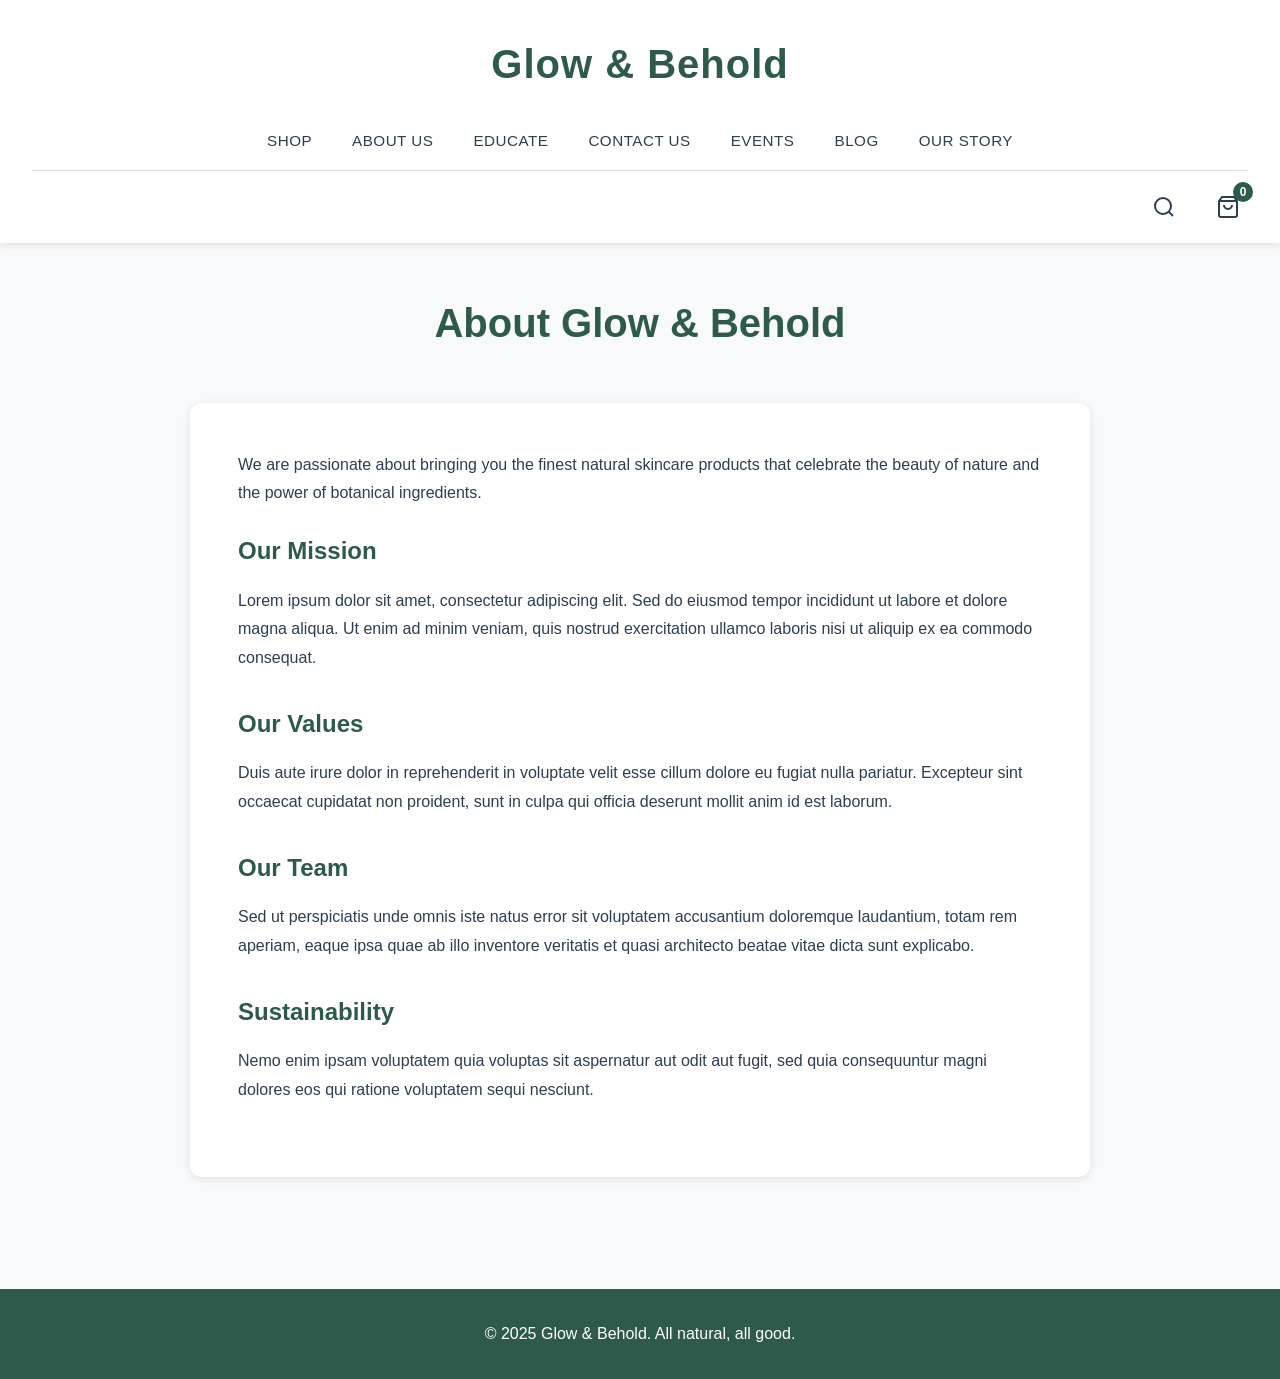
==== about/about.html @ 43c9ac5b "Initial commit Basic template, mostly Claude Sonnet 4.5" ====
<!DOCTYPE html>
<html lang="en">
<head>
    <meta charset="UTF-8">
    <meta name="viewport" content="width=device-width, initial-scale=1.0">
    <title>About Us - Glow & Behold</title>
    <link rel="stylesheet" href="../styles.css">
</head>
<body>
    <header class="header">
        <div class="header-container">
            <button class="mobile-menu-toggle" aria-label="Toggle menu">
                <span></span>
                <span></span>
                <span></span>
            </button>

            <div class="brand-container">
                <h1 class="brand-name"><a href="../index.html">Glow & Behold</a></h1>
            </div>

            <nav class="main-nav">
                <ul class="nav-list">
                    <li><a href="../shop/shop.html">Shop</a></li>
                    <li><a href="about.html">About Us</a></li>
                    <li><a href="../educate/educate.html">Educate</a></li>
                    <li><a href="../contact/contact.html">Contact Us</a></li>
                    <li><a href="../events/events.html">Events</a></li>
                    <li><a href="../blog/blog.html">Blog</a></li>
                    <li><a href="../story/story.html">Our Story</a></li>
                </ul>
            </nav>

            <div class="header-actions">
                <button class="icon-btn search-btn" aria-label="Search products">
                    <svg width="24" height="24" viewBox="0 0 24 24" fill="none" stroke="currentColor" stroke-width="2">
                        <circle cx="11" cy="11" r="8"></circle>
                        <path d="m21 21-4.35-4.35"></path>
                    </svg>
                </button>
                <button class="icon-btn cart-btn" aria-label="Shopping cart">
                    <svg width="24" height="24" viewBox="0 0 24 24" fill="none" stroke="currentColor" stroke-width="2">
                        <path d="M6 2L3 6v14a2 2 0 0 0 2 2h14a2 2 0 0 0 2-2V6l-3-4z"></path>
                        <line x1="3" y1="6" x2="21" y2="6"></line>
                        <path d="M16 10a4 4 0 0 1-8 0"></path>
                    </svg>
                    <span class="cart-count">0</span>
                </button>
            </div>
        </div>
    </header>

    <main>
        <section class="page-content">
            <h2 class="section-title">About Glow & Behold</h2>
            <div class="content-wrapper">
                <p>We are passionate about bringing you the finest natural skincare products that celebrate the beauty of nature and the power of botanical ingredients.</p>
                
                <h3>Our Mission</h3>
                <p>Lorem ipsum dolor sit amet, consectetur adipiscing elit. Sed do eiusmod tempor incididunt ut labore et dolore magna aliqua. Ut enim ad minim veniam, quis nostrud exercitation ullamco laboris nisi ut aliquip ex ea commodo consequat.</p>
                
                <h3>Our Values</h3>
                <p>Duis aute irure dolor in reprehenderit in voluptate velit esse cillum dolore eu fugiat nulla pariatur. Excepteur sint occaecat cupidatat non proident, sunt in culpa qui officia deserunt mollit anim id est laborum.</p>
                
                <h3>Our Team</h3>
                <p>Sed ut perspiciatis unde omnis iste natus error sit voluptatem accusantium doloremque laudantium, totam rem aperiam, eaque ipsa quae ab illo inventore veritatis et quasi architecto beatae vitae dicta sunt explicabo.</p>
                
                <h3>Sustainability</h3>
                <p>Nemo enim ipsam voluptatem quia voluptas sit aspernatur aut odit aut fugit, sed quia consequuntur magni dolores eos qui ratione voluptatem sequi nesciunt.</p>
            </div>
        </section>
    </main>

    <footer class="footer">
        <p>&copy; 2025 Glow & Behold. All natural, all good.</p>
    </footer>

    <script src="../script.js"></script>
</body>
</html>
---- styles.css ----
:root {
    --primary-color: #2d5a4a;
    --secondary-color: #7fa593;
    --accent-color: #c9a67b;
    --text-dark: #2c3e50;
    --text-light: #ffffff;
    --bg-light: #f8f9fa;
    --bg-white: #ffffff;
    --border-color: #e0e0e0;
    --shadow: 0 2px 8px rgba(0, 0, 0, 0.1);
    --shadow-hover: 0 4px 16px rgba(0, 0, 0, 0.15);
    --transition: all 0.3s ease;
}

* {
    margin: 0;
    padding: 0;
    box-sizing: border-box;
}

body {
    font-family: -apple-system, BlinkMacSystemFont, 'Segoe UI', Roboto, 'Helvetica Neue', Arial, sans-serif;
    color: var(--text-dark);
    line-height: 1.6;
    background-color: var(--bg-light);
}

button {
    cursor: pointer;
    border: none;
    background: none;
    font-family: inherit;
}

a {
    text-decoration: none;
    color: inherit;
}

ul {
    list-style: none;
}

.header {
    background-color: var(--bg-white);
    box-shadow: var(--shadow);
    position: sticky;
    top: 0;
    z-index: 1000;
}

.header-container {
    max-width: 1400px;
    margin: 0 auto;
    padding: 1rem 2rem;
}

.brand-container {
    text-align: center;
    padding: 1rem 0;
}

.brand-name {
    font-size: 2.5rem;
    font-weight: 700;
    color: var(--primary-color);
    letter-spacing: 1px;
}

.main-nav {
    margin-top: 1rem;
}

.nav-list {
    display: flex;
    justify-content: center;
    align-items: center;
    gap: 2.5rem;
    flex-wrap: wrap;
}

.nav-list a {
    font-size: 0.95rem;
    font-weight: 500;
    text-transform: uppercase;
    letter-spacing: 0.5px;
    color: var(--text-dark);
    transition: var(--transition);
    padding: 0.5rem 0;
    border-bottom: 2px solid transparent;
}

.nav-list a:hover {
    color: var(--primary-color);
    border-bottom-color: var(--primary-color);
}

.header-actions {
    display: flex;
    justify-content: flex-end;
    gap: 1.5rem;
    margin-top: 1rem;
    padding-top: 1rem;
    border-top: 1px solid var(--border-color);
}

.icon-btn {
    display: flex;
    align-items: center;
    justify-content: center;
    width: 40px;
    height: 40px;
    border-radius: 50%;
    color: var(--text-dark);
    transition: var(--transition);
    position: relative;
}

.icon-btn:hover {
    background-color: var(--bg-light);
    color: var(--primary-color);
}

.cart-count {
    position: absolute;
    top: -5px;
    right: -5px;
    background-color: var(--primary-color);
    color: var(--text-light);
    font-size: 0.75rem;
    font-weight: 600;
    width: 20px;
    height: 20px;
    border-radius: 50%;
    display: flex;
    align-items: center;
    justify-content: center;
}

.mobile-menu-toggle {
    display: none;
    flex-direction: column;
    gap: 5px;
    padding: 10px;
    position: absolute;
    left: 1rem;
    top: 1rem;
}

.mobile-menu-toggle span {
    width: 25px;
    height: 3px;
    background-color: var(--text-dark);
    transition: var(--transition);
}

main {
    max-width: 1400px;
    margin: 0 auto;
    padding: 3rem 2rem;
}

.section-title {
    text-align: center;
    font-size: 2.5rem;
    color: var(--primary-color);
    margin-bottom: 3rem;
    font-weight: 600;
}

.carousel-section {
    margin-bottom: 4rem;
}

.carousel-container {
    position: relative;
    padding: 0 60px;
}

.carousel-track-wrapper {
    overflow: hidden;
}

.carousel-track {
    display: flex;
    gap: 2rem;
    transition: transform 0.5s ease;
}

.carousel-btn {
    position: absolute;
    top: 50%;
    transform: translateY(-50%);
    width: 50px;
    height: 50px;
    border-radius: 50%;
    background-color: var(--bg-white);
    color: var(--primary-color);
    box-shadow: var(--shadow);
    display: flex;
    align-items: center;
    justify-content: center;
    transition: var(--transition);
    z-index: 10;
}

.carousel-btn:hover {
    background-color: var(--primary-color);
    color: var(--text-light);
    box-shadow: var(--shadow-hover);
}

.carousel-btn-prev {
    left: 0;
}

.carousel-btn-next {
    right: 0;
}

.product-card {
    flex: 0 0 calc(33.333% - 1.35rem);
    min-width: 280px;
    background-color: var(--bg-white);
    border-radius: 12px;
    overflow: hidden;
    box-shadow: var(--shadow);
    transition: var(--transition);
}

.product-card:hover {
    box-shadow: var(--shadow-hover);
    transform: translateY(-5px);
}

.product-image {
    width: 100%;
    height: 300px;
    background-color: var(--bg-light);
    display: flex;
    align-items: center;
    justify-content: center;
}

.placeholder-image {
    color: var(--secondary-color);
    font-size: 1.1rem;
    font-weight: 500;
}

.product-info {
    padding: 1.5rem;
}

.product-name {
    font-size: 1.3rem;
    font-weight: 600;
    color: var(--text-dark);
    margin-bottom: 0.5rem;
}

.product-description {
    font-size: 0.95rem;
    color: #666;
    margin-bottom: 1rem;
    line-height: 1.5;
}

.product-price {
    font-size: 1.5rem;
    font-weight: 700;
    color: var(--primary-color);
    margin-bottom: 1.5rem;
}

.product-actions {
    display: flex;
    gap: 0.75rem;
}

.btn {
    padding: 0.75rem 1.5rem;
    border-radius: 8px;
    font-size: 0.95rem;
    font-weight: 600;
    text-transform: uppercase;
    letter-spacing: 0.5px;
    transition: var(--transition);
}

.btn-primary {
    background-color: var(--primary-color);
    color: var(--text-light);
    flex: 1;
}

.btn-primary:hover {
    background-color: #234839;
}

.btn-secondary {
    background-color: transparent;
    color: var(--primary-color);
    border: 2px solid var(--primary-color);
    flex: 1;
}

.btn-secondary:hover {
    background-color: var(--primary-color);
    color: var(--text-light);
}

.btn-cta {
    background-color: var(--accent-color);
    color: var(--text-light);
    padding: 1.25rem 3rem;
    font-size: 1.1rem;
}

.btn-cta:hover {
    background-color: #b88f63;
    transform: scale(1.05);
}

.promo-banner {
    background: linear-gradient(135deg, var(--primary-color), var(--secondary-color));
    padding: 4rem 2rem;
    text-align: center;
    margin-bottom: 2rem;
    border-radius: 12px;
}

.promo-text {
    font-size: 2rem;
    font-weight: 600;
    color: var(--text-light);
    font-style: italic;
    max-width: 800px;
    margin: 0 auto;
}

.cta-banner {
    background-color: var(--bg-white);
    padding: 4rem 2rem;
    text-align: center;
    border-radius: 12px;
    box-shadow: var(--shadow);
}

.footer {
    background-color: var(--primary-color);
    color: var(--text-light);
    text-align: center;
    padding: 2rem;
    margin-top: 4rem;
}

.page-content {
    max-width: 900px;
    margin: 0 auto;
}

.content-wrapper {
    background-color: var(--bg-white);
    padding: 3rem;
    border-radius: 12px;
    box-shadow: var(--shadow);
}

.content-wrapper h3 {
    color: var(--primary-color);
    font-size: 1.5rem;
    margin-top: 2rem;
    margin-bottom: 1rem;
}

.content-wrapper h3:first-of-type {
    margin-top: 0;
}

.content-wrapper p {
    line-height: 1.8;
    color: var(--text-dark);
    margin-bottom: 1.5rem;
}

@media (max-width: 1024px) {
    .product-card {
        flex: 0 0 calc(50% - 1rem);
    }
}

@media (max-width: 768px) {
    .header-container {
        padding: 1rem;
        position: relative;
    }

    .brand-name {
        font-size: 1.8rem;
    }

    .mobile-menu-toggle {
        display: flex;
    }

    .main-nav {
        position: absolute;
        top: 100%;
        left: 0;
        right: 0;
        background-color: var(--bg-white);
        box-shadow: var(--shadow);
        max-height: 0;
        overflow: hidden;
        transition: var(--transition);
    }

    .main-nav.active {
        max-height: 500px;
        padding: 1rem 0;
    }

    .nav-list {
        flex-direction: column;
        gap: 0;
    }

    .nav-list li {
        width: 100%;
        text-align: center;
        border-bottom: 1px solid var(--border-color);
    }

    .nav-list a {
        display: block;
        padding: 1rem;
        border-bottom: none;
    }

    .header-actions {
        justify-content: center;
        border-top: none;
        margin-top: 0.5rem;
        padding-top: 0;
    }

    .carousel-container {
        padding: 0 50px;
    }

    .carousel-btn {
        width: 40px;
        height: 40px;
    }

    .product-card {
        flex: 0 0 100%;
        max-width: 400px;
    }

    .carousel-track {
        justify-content: center;
    }

    .section-title {
        font-size: 2rem;
    }

    .promo-text {
        font-size: 1.5rem;
    }

    main {
        padding: 2rem 1rem;
    }
}

@media (max-width: 480px) {
    .brand-name {
        font-size: 1.5rem;
    }

    .carousel-container {
        padding: 0 40px;
    }

    .carousel-btn {
        width: 35px;
        height: 35px;
    }

    .product-actions {
        flex-direction: column;
    }

    .btn {
        padding: 0.65rem 1rem;
        font-size: 0.85rem;
    }

    .btn-cta {
        padding: 1rem 2rem;
        font-size: 1rem;
    }

    .promo-text {
        font-size: 1.2rem;
    }

    .section-title {
        font-size: 1.6rem;
        margin-bottom: 2rem;
    }
}
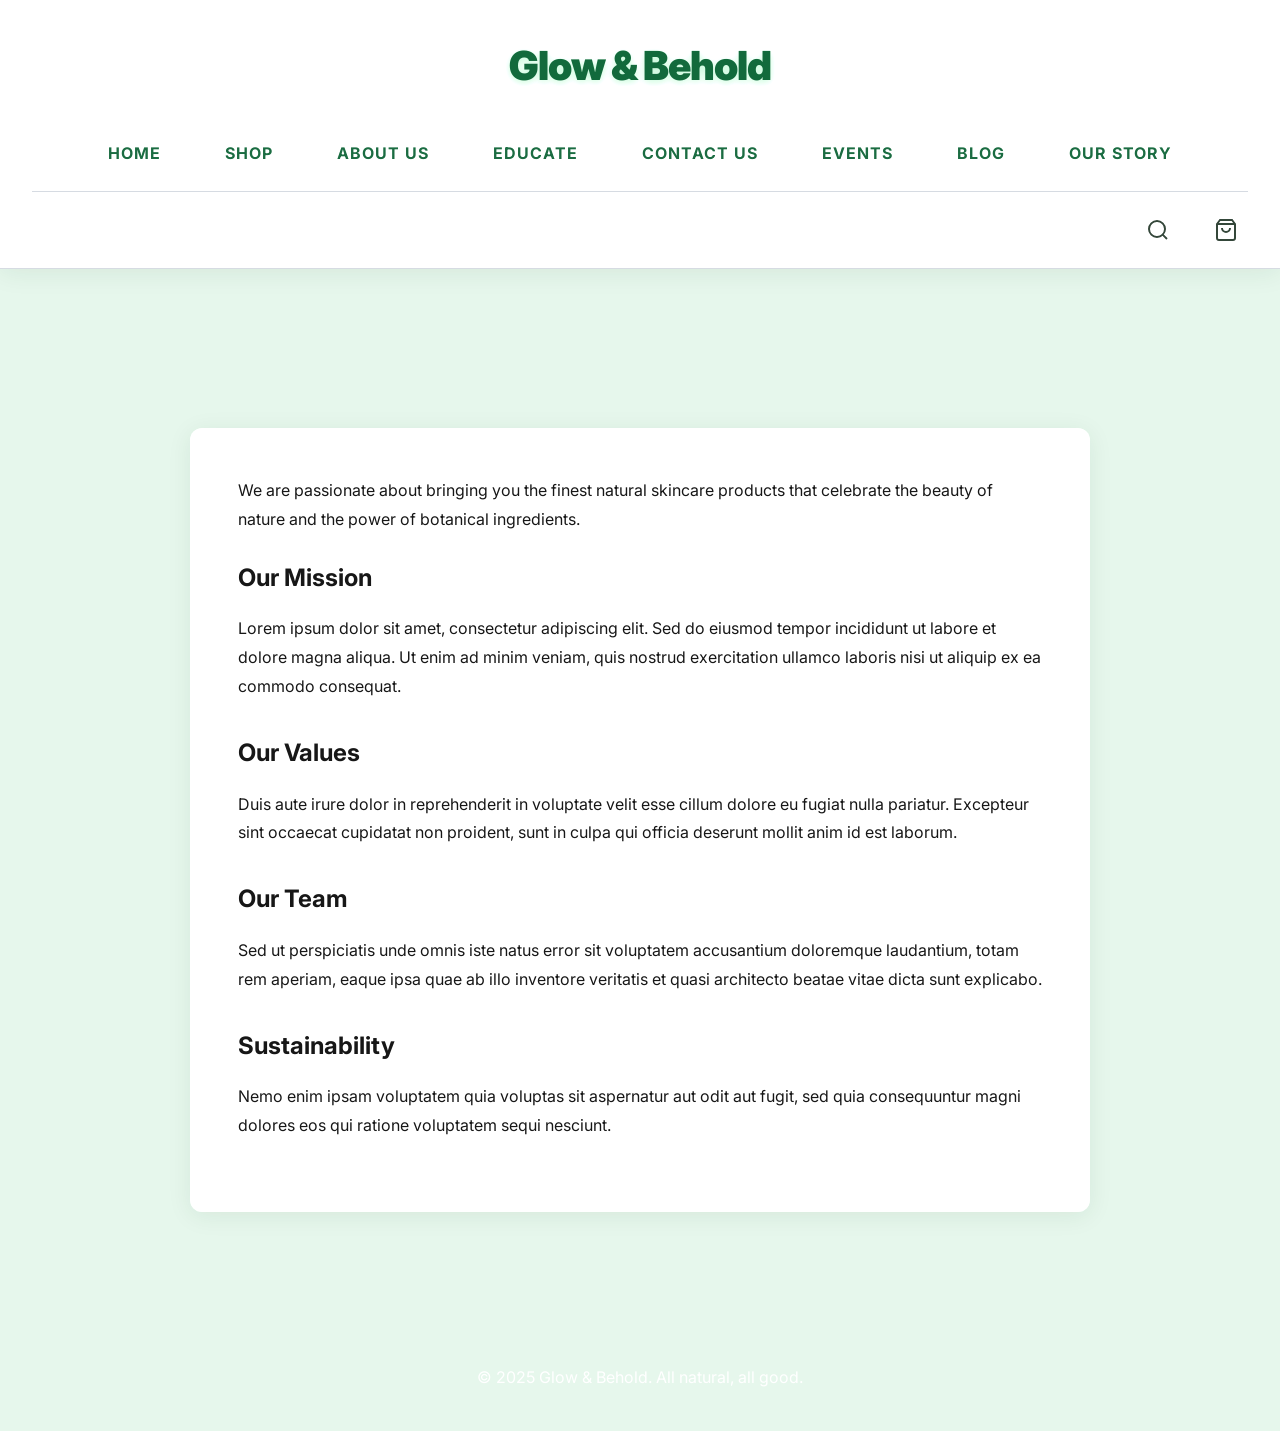
==== commit 6eb763e0: "Mass style update Getting there" ====
--- a/about/about.html
+++ b/about/about.html
@@ -21,6 +21,7 @@
 
             <nav class="main-nav">
                 <ul class="nav-list">
+                                        <li><a href="../index.html">Home</a></li>
                     <li><a href="../shop/shop.html">Shop</a></li>
                     <li><a href="about.html">About Us</a></li>
                     <li><a href="../educate/educate.html">Educate</a></li>
--- a/styles.css
+++ b/styles.css
@@ -1,15 +1,19 @@
+@import url('https://fonts.googleapis.com/css2?family=Inter:wght@400;500;600;700;800&display=swap');
+
 :root {
-    --primary-color: #2d5a4a;
-    --secondary-color: #7fa593;
-    --accent-color: #c9a67b;
-    --text-dark: #2c3e50;
+    --green-1: #1a3d2c; /* deep forest */
+    --green-2: #256d47; /* rich green */
+    --green-3: #4ca16a; /* medium green */
+    --green-4: #b6e2c7; /* pale mint */
+    --white: #ffffff;
+    --grey: #e5e7eb;
+    --text-dark: #1a1a1a;
+    --text-medium: #3a4a3f;
     --text-light: #ffffff;
-    --bg-light: #f8f9fa;
-    --bg-white: #ffffff;
-    --border-color: #e0e0e0;
-    --shadow: 0 2px 8px rgba(0, 0, 0, 0.1);
-    --shadow-hover: 0 4px 16px rgba(0, 0, 0, 0.15);
-    --transition: all 0.3s ease;
+    --border-color: #d1d5db;
+    --shadow: 0 4px 24px rgba(26, 61, 44, 0.08);
+    --transition: all 0.3s cubic-bezier(0.4, 0, 0.2, 1);
+    --transition-fast: all 0.15s cubic-bezier(0.4, 0, 0.2, 1);
 }
 
 * {
@@ -19,10 +23,14 @@
 }
 
 body {
-    font-family: -apple-system, BlinkMacSystemFont, 'Segoe UI', Roboto, 'Helvetica Neue', Arial, sans-serif;
+    font-family: 'Inter', -apple-system, BlinkMacSystemFont, 'Segoe UI', Roboto, 'Helvetica Neue', Arial, sans-serif;
     color: var(--text-dark);
-    line-height: 1.6;
-    background-color: var(--bg-light);
+    line-height: 1.7;
+    background: #e6f7ec; /* pastel green block */
+    background-attachment: fixed;
+    -webkit-font-smoothing: antialiased;
+    -moz-osx-font-smoothing: grayscale;
+    filter: contrast(1.03) saturate(1.05);
 }
 
 button {
@@ -42,11 +50,14 @@
 }
 
 .header {
-    background-color: var(--bg-white);
+    background: var(--white);
     box-shadow: var(--shadow);
+    border-bottom: 1px solid var(--border-color);
     position: sticky;
     top: 0;
     z-index: 1000;
+    transition: var(--transition);
+    filter: blur(0.5px) contrast(1.04);
 }
 
 .header-container {
@@ -62,9 +73,12 @@
 
 .brand-name {
     font-size: 2.5rem;
-    font-weight: 700;
-    color: var(--primary-color);
-    letter-spacing: 1px;
+    font-weight: 900;
+    color: var(--green-2);
+    letter-spacing: -1px;
+    text-shadow: 0 2px 8px var(--green-4);
+    transition: var(--transition);
+    filter: blur(0.2px) contrast(1.1);
 }
 
 .main-nav {
@@ -80,19 +94,44 @@
 }
 
 .nav-list a {
-    font-size: 0.95rem;
-    font-weight: 500;
+    font-size: 1rem;
+    font-weight: 700;
     text-transform: uppercase;
-    letter-spacing: 0.5px;
-    color: var(--text-dark);
-    transition: var(--transition);
-    padding: 0.5rem 0;
-    border-bottom: 2px solid transparent;
+    letter-spacing: 1px;
+    color: var(--green-2);
+    transition: var(--transition);
+    background: none;
+    box-shadow: none;
+    border-radius: 0;
+    padding: 0.5rem 0.75rem;
+    position: relative;
+    overflow: visible;
+    filter: none;
+    display: inline-block;
+}
+
+.nav-list a::before {
+    content: '';
+    position: absolute;
+    bottom: 0;
+    left: 50%;
+    width: 0;
+    height: 2px;
+    background: var(--primary-color);
+    transform: translateX(-50%);
+    transition: var(--transition);
 }
 
 .nav-list a:hover {
-    color: var(--primary-color);
-    border-bottom-color: var(--primary-color);
+    color: var(--green-2);
+    background: none;
+    box-shadow: none;
+    transform: scale(1.10);
+    transition: var(--transition);
+}
+
+.nav-list a:hover::before {
+    width: 80%;
 }
 
 .header-actions {
@@ -108,17 +147,20 @@
     display: flex;
     align-items: center;
     justify-content: center;
-    width: 40px;
-    height: 40px;
-    border-radius: 50%;
-    color: var(--text-dark);
-    transition: var(--transition);
-    position: relative;
+    width: 44px;
+    height: 44px;
+    border-radius: 12px;
+    color: var(--text-medium);
+    transition: var(--transition);
+    position: relative;
+    background: transparent;
 }
 
 .icon-btn:hover {
-    background-color: var(--bg-light);
+    background: linear-gradient(135deg, rgba(26, 95, 79, 0.1) 0%, rgba(140, 185, 167, 0.1) 100%);
     color: var(--primary-color);
+    transform: translateY(-2px);
+    box-shadow: var(--shadow-sm);
 }
 
 .cart-count {
@@ -154,27 +196,136 @@
     transition: var(--transition);
 }
 
+
 main {
-    max-width: 1400px;
+    width: 100vw;
+    max-width: 100vw;
+    margin: 0;
+    padding: 0 0 3rem 0;
+    box-sizing: border-box;
+}
+
+.hero-section {
+    background: linear-gradient(135deg, rgba(26, 95, 79, 0.95) 0%, rgba(140, 185, 167, 0.95) 100%),
+                url('data:image/svg+xml,<svg xmlns="http://www.w3.org/2000/svg" viewBox="0 0 1440 320"><path fill="rgba(255,255,255,0.1)" d="M0,96L48,112C96,128,192,160,288,186.7C384,213,480,235,576,213.3C672,192,768,128,864,128C960,128,1056,192,1152,197.3C1248,203,1344,149,1392,122.7L1440,96L1440,320L1392,320C1344,320,1248,320,1152,320C1056,320,960,320,864,320C768,320,672,320,576,320C480,320,384,320,288,320C192,320,96,320,48,320L0,320Z"></path></svg>');
+    background-size: cover;
+    background-position: center;
+    border-radius: 32px;
+    padding: 8rem 2rem;
+    text-align: center;
+    margin: 3rem 0 4rem;
+    position: relative;
+    overflow: hidden;
+    box-shadow: var(--shadow-lg);
+}
+
+.hero-section::before {
+    content: '';
+    position: absolute;
+    top: 0;
+    left: 0;
+    right: 0;
+    bottom: 0;
+    background: radial-gradient(circle at 30% 50%, rgba(212, 165, 116, 0.2) 0%, transparent 50%);
+    pointer-events: none;
+}
+
+.hero-content {
+    position: relative;
+    z-index: 1;
+    max-width: 800px;
     margin: 0 auto;
-    padding: 3rem 2rem;
+}
+
+.hero-title {
+    font-size: 3.5rem;
+    font-weight: 800;
+    color: var(--text-light);
+    margin-bottom: 1.5rem;
+    letter-spacing: -1.5px;
+    line-height: 1.2;
+    text-shadow: 0 4px 12px rgba(0, 0, 0, 0.2);
+    animation: fadeInUp 0.8s ease-out;
+}
+
+.hero-subtitle {
+    font-size: 1.35rem;
+    color: rgba(255, 255, 255, 0.95);
+    margin-bottom: 2.5rem;
+    line-height: 1.6;
+    font-weight: 400;
+    text-shadow: 0 2px 8px rgba(0, 0, 0, 0.15);
+    animation: fadeInUp 0.8s ease-out 0.2s backwards;
+}
+
+.btn-hero {
+    background: rgba(255, 255, 255, 0.95);
+    color: var(--primary-color);
+    padding: 1.25rem 3rem;
+    font-size: 1rem;
+    font-weight: 700;
+    border-radius: 14px;
+    box-shadow: 0 8px 24px rgba(0, 0, 0, 0.2);
+    transition: var(--transition);
+    animation: fadeInUp 0.8s ease-out 0.4s backwards;
+}
+
+.btn-hero:hover {
+    background: white;
+    transform: translateY(-4px) scale(1.05);
+    box-shadow: 0 12px 32px rgba(0, 0, 0, 0.3);
+}
+
+@keyframes fadeInUp {
+    from {
+        opacity: 0;
+        transform: translateY(30px);
+    }
+    to {
+        opacity: 1;
+        transform: translateY(0);
+    }
 }
 
 .section-title {
     text-align: center;
-    font-size: 2.5rem;
-    color: var(--primary-color);
-    margin-bottom: 3rem;
-    font-weight: 600;
-}
+    font-size: 2.75rem;
+    font-weight: 800;
+    background: linear-gradient(135deg, var(--primary-color) 0%, var(--secondary-color) 100%);
+    -webkit-background-clip: text;
+    -webkit-text-fill-color: transparent;
+    background-clip: text;
+    margin-bottom: 3.5rem;
+    letter-spacing: -1px;
+    position: relative;
+}
+
+.section-title::after {
+    content: '';
+    display: block;
+    width: 80px;
+    height: 4px;
+    background: linear-gradient(90deg, var(--primary-color), var(--accent-color));
+    margin: 1.5rem auto 0;
+    border-radius: 2px;
+}
+
 
 .carousel-section {
     margin-bottom: 4rem;
-}
+    width: 100vw;
+    max-width: 100vw;
+    box-sizing: border-box;
+    filter: blur(0.1px) contrast(1.04);
+}
+
 
 .carousel-container {
     position: relative;
     padding: 0 60px;
+    width: 100vw;
+    max-width: 100vw;
+    box-sizing: border-box;
 }
 
 .carousel-track-wrapper {
@@ -191,10 +342,11 @@
     position: absolute;
     top: 50%;
     transform: translateY(-50%);
-    width: 50px;
-    height: 50px;
+    width: 56px;
+    height: 56px;
     border-radius: 50%;
-    background-color: var(--bg-white);
+    background: rgba(255, 255, 255, 0.95);
+    backdrop-filter: blur(10px);
     color: var(--primary-color);
     box-shadow: var(--shadow);
     display: flex;
@@ -202,12 +354,15 @@
     justify-content: center;
     transition: var(--transition);
     z-index: 10;
+    border: 2px solid rgba(255, 255, 255, 0.5);
 }
 
 .carousel-btn:hover {
-    background-color: var(--primary-color);
+    background: var(--primary-color);
     color: var(--text-light);
-    box-shadow: var(--shadow-hover);
+    box-shadow: var(--shadow-md);
+    transform: translateY(-50%) scale(1.1);
+    border-color: var(--primary-color);
 }
 
 .carousel-btn-prev {
@@ -220,26 +375,71 @@
 
 .product-card {
     flex: 0 0 calc(33.333% - 1.35rem);
-    min-width: 280px;
-    background-color: var(--bg-white);
-    border-radius: 12px;
+    min-width: 240px;
+    background: var(--white);
+    border-radius: 18px;
     overflow: hidden;
-    box-shadow: var(--shadow);
-    transition: var(--transition);
+    box-shadow: 0 4px 24px var(--green-4);
+    transition: var(--transition);
+    border: 1.5px solid var(--green-3);
+    position: relative;
+    filter: blur(0.2px) contrast(1.04);
+}
+
+.product-card::before {
+    content: '';
+    position: absolute;
+    top: 0;
+    left: 0;
+    right: 0;
+    bottom: 0;
+    background: linear-gradient(135deg, rgba(26, 95, 79, 0.03) 0%, rgba(140, 185, 167, 0.03) 100%);
+    opacity: 0;
+    transition: var(--transition);
+    pointer-events: none;
 }
 
 .product-card:hover {
-    box-shadow: var(--shadow-hover);
-    transform: translateY(-5px);
+    box-shadow: var(--shadow-lg);
+    transform: translateY(-8px);
+    border-color: rgba(26, 95, 79, 0.2);
+}
+
+.product-card:hover::before {
+    opacity: 1;
 }
 
 .product-image {
     width: 100%;
-    height: 300px;
-    background-color: var(--bg-light);
+    height: 240px;
+    background: #e6f7ec; /* pastel green block */
     display: flex;
     align-items: center;
     justify-content: center;
+    position: relative;
+    overflow: hidden;
+    filter: blur(0.2px) contrast(1.04);
+}
+
+.product-image::after {
+    content: '';
+    position: absolute;
+    top: -50%;
+    left: -50%;
+    width: 200%;
+    height: 200%;
+    background: linear-gradient(
+        45deg,
+        transparent 30%,
+        rgba(255, 255, 255, 0.3) 50%,
+        transparent 70%
+    );
+    transform: translateX(-100%);
+    transition: transform 0.6s;
+}
+
+.product-card:hover .product-image::after {
+    transform: translateX(100%);
 }
 
 .placeholder-image {
@@ -253,106 +453,222 @@
 }
 
 .product-name {
-    font-size: 1.3rem;
-    font-weight: 600;
-    color: var(--text-dark);
+    font-size: 1.2rem;
+    font-weight: 800;
+    color: var(--green-2);
     margin-bottom: 0.5rem;
+    letter-spacing: -0.5px;
+    line-height: 1.3;
+    filter: blur(0.1px) contrast(1.1);
 }
 
 .product-description {
     font-size: 0.95rem;
-    color: #666;
+    color: var(--green-1);
     margin-bottom: 1rem;
-    line-height: 1.5;
+    line-height: 1.6;
+    font-weight: 400;
+    filter: blur(0.1px) contrast(1.05);
 }
 
 .product-price {
-    font-size: 1.5rem;
+    font-size: 1.3rem;
+    font-weight: 900;
+    color: var(--green-3);
+    margin-bottom: 1.5rem;
+    letter-spacing: -0.5px;
+    filter: blur(0.1px) contrast(1.1);
+}
+
+.product-actions {
+    display: flex;
+    gap: 0.75rem;
+}
+
+.btn {
+    padding: 0.875rem 1.75rem;
+    border-radius: 12px;
+    font-size: 0.875rem;
     font-weight: 700;
-    color: var(--primary-color);
-    margin-bottom: 1.5rem;
-}
-
-.product-actions {
-    display: flex;
-    gap: 0.75rem;
-}
-
-.btn {
-    padding: 0.75rem 1.5rem;
-    border-radius: 8px;
-    font-size: 0.95rem;
-    font-weight: 600;
     text-transform: uppercase;
-    letter-spacing: 0.5px;
-    transition: var(--transition);
+    letter-spacing: 0.8px;
+    transition: var(--transition);
+    position: relative;
+    overflow: hidden;
+}
+
+.btn::before {
+    content: '';
+    position: absolute;
+    top: 50%;
+    left: 50%;
+    width: 0;
+    height: 0;
+    border-radius: 50%;
+    background: rgba(255, 255, 255, 0.3);
+    transform: translate(-50%, -50%);
+    transition: width 0.5s, height 0.5s;
+}
+
+.btn:hover::before {
+    width: 300px;
+    height: 300px;
 }
 
 .btn-primary {
-    background-color: var(--primary-color);
-    color: var(--text-light);
+    background: var(--green-2);
+    color: var(--white);
     flex: 1;
+    box-shadow: 0 2px 8px var(--green-1);
+    filter: blur(0.1px) contrast(1.08);
 }
 
 .btn-primary:hover {
-    background-color: #234839;
+    background: var(--green-1);
+    box-shadow: 0 6px 20px var(--green-2);
+    transform: translateY(-2px);
 }
 
 .btn-secondary {
-    background-color: transparent;
-    color: var(--primary-color);
-    border: 2px solid var(--primary-color);
+    background: var(--white);
+    color: var(--green-2);
+    border: 2px solid var(--green-2);
     flex: 1;
+    position: relative;
+    z-index: 1;
+    filter: blur(0.1px) contrast(1.05);
+}
+
+.btn-secondary::after {
+    content: '';
+    position: absolute;
+    top: 0;
+    left: 0;
+    right: 0;
+    bottom: 0;
+    background: linear-gradient(135deg, var(--primary-color) 0%, var(--primary-light) 100%);
+    opacity: 0;
+    transition: var(--transition);
+    z-index: -1;
+    border-radius: 12px;
 }
 
 .btn-secondary:hover {
-    background-color: var(--primary-color);
-    color: var(--text-light);
+    background: var(--green-2);
+    color: var(--white);
+    border-color: var(--green-1);
+    transform: translateY(-2px);
+}
+
+.btn-secondary:hover::after {
+    opacity: 1;
 }
 
 .btn-cta {
-    background-color: var(--accent-color);
-    color: var(--text-light);
+    background: var(--green-3);
+    color: var(--white);
     padding: 1.25rem 3rem;
-    font-size: 1.1rem;
+    font-size: 1.125rem;
+    box-shadow: 0 8px 24px var(--green-4);
+    letter-spacing: 1px;
+    filter: blur(0.1px) contrast(1.08);
 }
 
 .btn-cta:hover {
-    background-color: #b88f63;
-    transform: scale(1.05);
-}
+    background: var(--green-2);
+    transform: translateY(-3px) scale(1.02);
+    box-shadow: 0 12px 32px var(--green-1);
+}
+
 
 .promo-banner {
-    background: linear-gradient(135deg, var(--primary-color), var(--secondary-color));
-    padding: 4rem 2rem;
+    background: var(--green-4);
+    padding: 3rem 0 3rem 0;
     text-align: center;
     margin-bottom: 2rem;
-    border-radius: 12px;
-}
+    border-radius: 0;
+    position: relative;
+    overflow: hidden;
+    box-shadow: 0 2px 8px var(--green-3);
+    width: 100vw;
+    max-width: 100vw;
+    box-sizing: border-box;
+    filter: blur(0.1px) contrast(1.04);
+}
+
 
 .promo-text {
-    font-size: 2rem;
-    font-weight: 600;
-    color: var(--text-light);
-    font-style: italic;
-    max-width: 800px;
-    margin: 0 auto;
+    font-size: 2.25rem;
+    font-weight: 900;
+    color: var(--green-1);
+    font-style: normal;
+    max-width: 100vw;
+    margin: 0 auto 2rem;
+    letter-spacing: -0.5px;
+    line-height: 1.4;
+    text-shadow: 0 1px 2px var(--green-4);
+    position: relative;
+    z-index: 1;
+    filter: blur(0.1px) contrast(1.08);
+}
+
+
+.promo-banner .btn-cta {
+    background: var(--accent-color);
+    color: #fff;
+    position: relative;
+    z-index: 1;
+    box-shadow: 0 2px 8px rgba(212, 165, 116, 0.10);
+    border-radius: 14px;
+    font-weight: 800;
+    font-size: 1.1rem;
+    padding: 1.1rem 2.5rem;
+    letter-spacing: 1px;
+    transition: var(--transition);
+}
+
+.promo-banner .btn-cta:hover {
+    background: var(--secondary-color);
+    color: #fff;
+    box-shadow: 0 4px 16px rgba(44, 62, 80, 0.16);
+    transform: translateY(-2px) scale(1.04);
 }
 
 .cta-banner {
-    background-color: var(--bg-white);
-    padding: 4rem 2rem;
+    background: rgba(255, 255, 255, 0.95);
+    backdrop-filter: blur(10px);
+    padding: 5rem 2rem;
     text-align: center;
-    border-radius: 12px;
-    box-shadow: var(--shadow);
-}
+    border-radius: 24px;
+    box-shadow: var(--shadow-md);
+    border: 1px solid rgba(255, 255, 255, 0.5);
+    position: relative;
+    overflow: hidden;
+}
+
+.cta-banner::before {
+    content: '';
+    position: absolute;
+    top: 0;
+    left: 0;
+    right: 0;
+    bottom: 0;
+    background: linear-gradient(135deg, rgba(26, 95, 79, 0.02) 0%, rgba(212, 165, 116, 0.02) 100%);
+    pointer-events: none;
+}
+
 
 .footer {
-    background-color: var(--primary-color);
+    background: var(--primary-color);
     color: var(--text-light);
     text-align: center;
-    padding: 2rem;
+    padding: 2.5rem 0;
     margin-top: 4rem;
+    position: relative;
+    overflow: hidden;
+    width: 100vw;
+    max-width: 100vw;
+    box-sizing: border-box;
 }
 
 .page-content {
@@ -361,7 +677,7 @@
 }
 
 .content-wrapper {
-    background-color: var(--bg-white);
+    background-color: #fff;
     padding: 3rem;
     border-radius: 12px;
     box-shadow: var(--shadow);
@@ -384,132 +700,93 @@
     margin-bottom: 1.5rem;
 }
 
-@media (max-width: 1024px) {
-    .product-card {
-        flex: 0 0 calc(50% - 1rem);
-    }
-}
-
-@media (max-width: 768px) {
-    .header-container {
-        padding: 1rem;
-        position: relative;
-    }
-
-    .brand-name {
-        font-size: 1.8rem;
-    }
-
-    .mobile-menu-toggle {
-        display: flex;
-    }
-
-    .main-nav {
-        position: absolute;
-        top: 100%;
-        left: 0;
-        right: 0;
-        background-color: var(--bg-white);
-        box-shadow: var(--shadow);
-        max-height: 0;
-        overflow: hidden;
-        transition: var(--transition);
-    }
-
-    .main-nav.active {
-        max-height: 500px;
-        padding: 1rem 0;
-    }
-
-    .nav-list {
-        flex-direction: column;
-        gap: 0;
-    }
-
-    .nav-list li {
-        width: 100%;
-        text-align: center;
-        border-bottom: 1px solid var(--border-color);
-    }
-
-    .nav-list a {
-        display: block;
-        padding: 1rem;
-        border-bottom: none;
-    }
-
-    .header-actions {
-        justify-content: center;
-        border-top: none;
-        margin-top: 0.5rem;
-        padding-top: 0;
-    }
-
-    .carousel-container {
-        padding: 0 50px;
-    }
-
-    .carousel-btn {
-        width: 40px;
-        height: 40px;
-    }
-
-    .product-card {
-        flex: 0 0 100%;
-        max-width: 400px;
-    }
-
-    .carousel-track {
-        justify-content: center;
-    }
-
-    .section-title {
-        font-size: 2rem;
-    }
-
-    .promo-text {
-        font-size: 1.5rem;
-    }
-
-    main {
-        padding: 2rem 1rem;
-    }
-}
-
-@media (max-width: 480px) {
-    .brand-name {
-        font-size: 1.5rem;
-    }
-
-    .carousel-container {
-        padding: 0 40px;
-    }
-
-    .carousel-btn {
-        width: 35px;
-        height: 35px;
-    }
-
-    .product-actions {
-        flex-direction: column;
-    }
-
-    .btn {
-        padding: 0.65rem 1rem;
-        font-size: 0.85rem;
-    }
-
-    .btn-cta {
-        padding: 1rem 2rem;
-        font-size: 1rem;
-    }
-
-    .promo-text {
-        font-size: 1.2rem;
-    }
-
-    .section-title {
-        font-size: 1.6rem;
-        margin-bottom: 2rem;
-    }
-}
+/* Modal Styles */
+.modal {
+    position: fixed;
+    inset: 0;
+    width: 100vw;
+    height: 100vh;
+    background: rgba(26, 61, 44, 0.32);
+    display: flex;
+    align-items: center;
+    justify-content: center;
+    z-index: 2000;
+    transition: background 0.2s;
+    pointer-events: all;
+}
+
+.modal-content {
+    background: #fff;
+    border-radius: 18px;
+    box-shadow: 0 16px 48px 0 rgba(26,61,44,0.18), 0 2px 8px var(--green-4);
+    padding: 2.5rem 2rem 2rem 2rem;
+    max-width: 400px;
+    width: 90vw;
+    position: relative;
+    animation: modalIn 0.25s cubic-bezier(0.4,0,0.2,1);
+    z-index: 2100;
+}
+
+.modal-title {
+    color: var(--green-2);
+    font-size: 1.5rem;
+    font-weight: 800;
+    margin-bottom: 1rem;
+    text-align: center;
+}
+
+.modal-body p {
+    color: var(--green-1);
+    font-size: 1.05rem;
+    margin-bottom: 0.7rem;
+    text-align: center;
+}
+
+.modal-close {
+    position: absolute;
+    top: 1rem;
+    right: 1rem;
+    background: none;
+    border: none;
+    font-size: 2rem;
+    color: var(--green-2);
+    cursor: pointer;
+    transition: color 0.2s;
+}
+.modal-close:hover {
+    color: var(--green-1);
+}
+
+@keyframes modalIn {
+    from { transform: translateY(40px) scale(0.95); opacity: 0; }
+    to { transform: translateY(0) scale(1); opacity: 1; }
+}
+
+@media (max-width: 900px) {
+  .main-nav {
+    display: none;
+    position: absolute;
+    top: 100%;
+    left: 0;
+    width: 100vw;
+    background: #fff;
+    box-shadow: 0 8px 32px var(--green-4);
+    z-index: 1500;
+    padding: 2rem 0 2rem 0;
+    border-bottom-left-radius: 18px;
+    border-bottom-right-radius: 18px;
+    transition: display 0.2s;
+  }
+  .main-nav.active {
+    display: block;
+  }
+  .nav-list {
+    flex-direction: column;
+    gap: 2rem;
+    align-items: flex-start;
+    padding: 0 2rem;
+  }
+  .mobile-menu-toggle {
+    display: flex;
+  }
+}
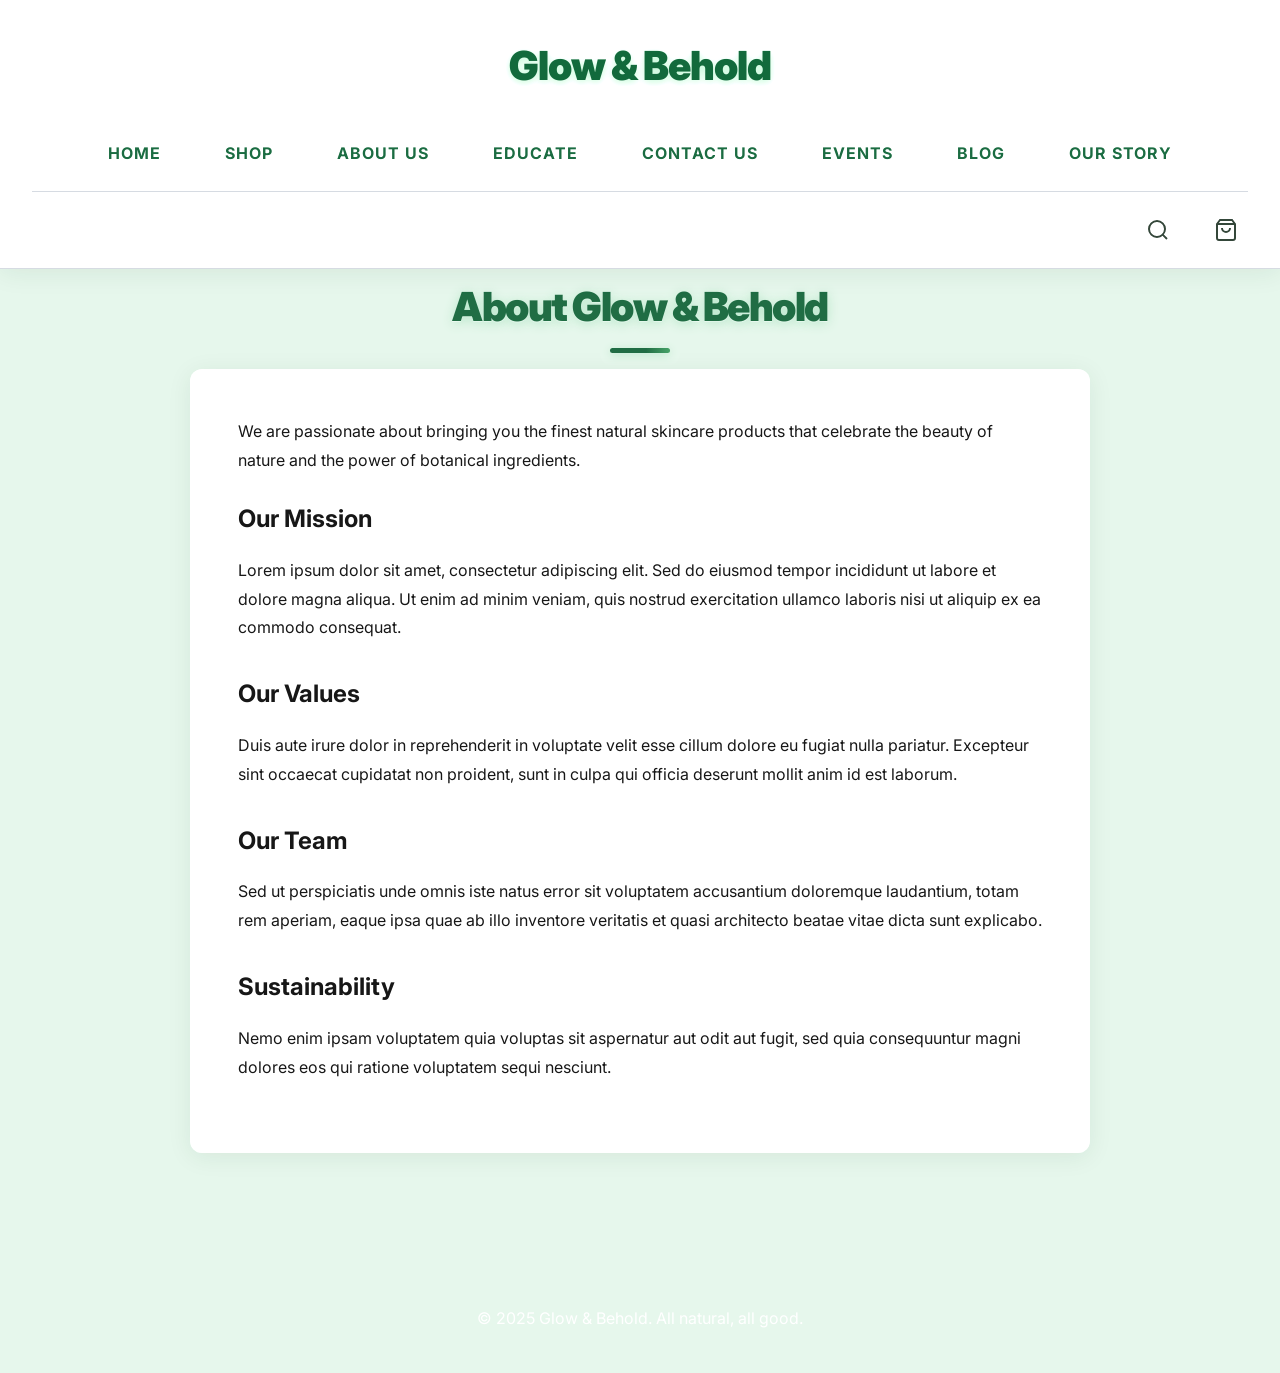
==== commit 7c4f46d8: "UI updates and structural changes" ====
--- a/about/about.html
+++ b/about/about.html
@@ -39,14 +39,14 @@
                         <path d="m21 21-4.35-4.35"></path>
                     </svg>
                 </button>
-                <button class="icon-btn cart-btn" aria-label="Shopping cart">
+                <a href="../cart/cart.html" class="icon-btn cart-btn" aria-label="Shopping cart">
                     <svg width="24" height="24" viewBox="0 0 24 24" fill="none" stroke="currentColor" stroke-width="2">
                         <path d="M6 2L3 6v14a2 2 0 0 0 2 2h14a2 2 0 0 0 2-2V6l-3-4z"></path>
                         <line x1="3" y1="6" x2="21" y2="6"></line>
                         <path d="M16 10a4 4 0 0 1-8 0"></path>
                     </svg>
                     <span class="cart-count">0</span>
-                </button>
+                </a>
             </div>
         </div>
     </header>
--- a/styles.css
+++ b/styles.css
@@ -289,25 +289,30 @@
 
 .section-title {
     text-align: center;
-    font-size: 2.75rem;
-    font-weight: 800;
-    background: linear-gradient(135deg, var(--primary-color) 0%, var(--secondary-color) 100%);
-    -webkit-background-clip: text;
-    -webkit-text-fill-color: transparent;
-    background-clip: text;
-    margin-bottom: 3.5rem;
-    letter-spacing: -1px;
-    position: relative;
+    font-size: 2.5rem;
+    font-weight: 900;
+    color: var(--green-2);
+    text-shadow: 0 2px 12px var(--green-4), 0 1px 0 #fff;
+    margin-bottom: 0.5rem;
+    letter-spacing: -1.5px;
+    position: relative;
+    z-index: 2;
+    line-height: 1.1;
+    padding-top: 1rem;
+    padding-bottom: 0.5rem;
+    border-radius: 0.5em;
+    background: none;
 }
 
 .section-title::after {
     content: '';
     display: block;
-    width: 80px;
-    height: 4px;
-    background: linear-gradient(90deg, var(--primary-color), var(--accent-color));
-    margin: 1.5rem auto 0;
-    border-radius: 2px;
+    width: 60px;
+    height: 5px;
+    background: linear-gradient(90deg, var(--green-2) 60%, var(--green-3) 100%);
+    margin: 1.2rem auto 0;
+    border-radius: 3px;
+    box-shadow: 0 2px 8px var(--green-4);
 }
 
 
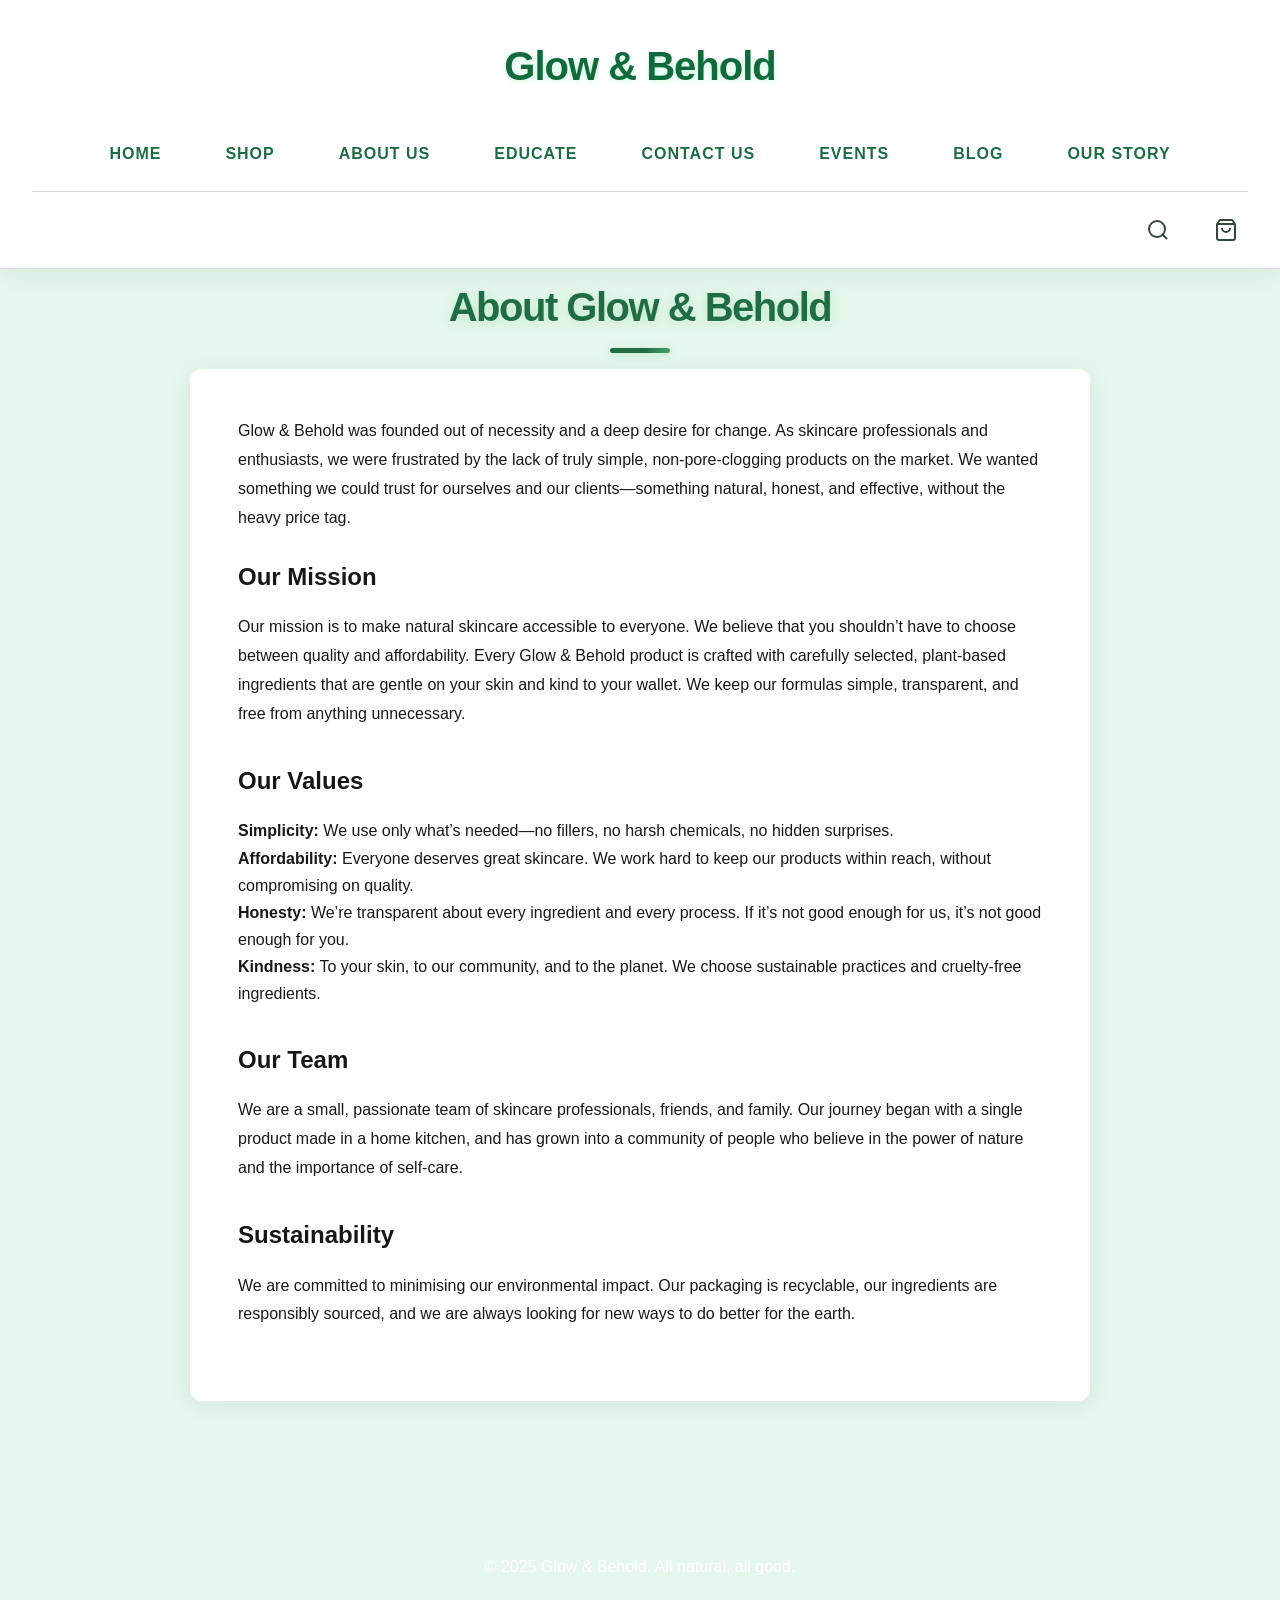
==== commit 6f7ad1e2: "Site basics built out This is the basic site example" ====
--- a/about/about.html
+++ b/about/about.html
@@ -39,6 +39,9 @@
                         <path d="m21 21-4.35-4.35"></path>
                     </svg>
                 </button>
+                <form class="search-bar" id="search-bar" autocomplete="off" onsubmit="return false;">
+                    <input type="text" placeholder="Search products..." aria-label="Search products" />
+                </form>
                 <a href="../cart/cart.html" class="icon-btn cart-btn" aria-label="Shopping cart">
                     <svg width="24" height="24" viewBox="0 0 24 24" fill="none" stroke="currentColor" stroke-width="2">
                         <path d="M6 2L3 6v14a2 2 0 0 0 2 2h14a2 2 0 0 0 2-2V6l-3-4z"></path>
@@ -55,19 +58,32 @@
         <section class="page-content">
             <h2 class="section-title">About Glow & Behold</h2>
             <div class="content-wrapper">
-                <p>We are passionate about bringing you the finest natural skincare products that celebrate the beauty of nature and the power of botanical ingredients.</p>
-                
+                <p>
+                    Glow & Behold was founded out of necessity and a deep desire for change. As skincare professionals and enthusiasts, we were frustrated by the lack of truly simple, non-pore-clogging products on the market. We wanted something we could trust for ourselves and our clients—something natural, honest, and effective, without the heavy price tag.
+                </p>
+
                 <h3>Our Mission</h3>
-                <p>Lorem ipsum dolor sit amet, consectetur adipiscing elit. Sed do eiusmod tempor incididunt ut labore et dolore magna aliqua. Ut enim ad minim veniam, quis nostrud exercitation ullamco laboris nisi ut aliquip ex ea commodo consequat.</p>
-                
+                <p>
+                    Our mission is to make natural skincare accessible to everyone. We believe that you shouldn’t have to choose between quality and affordability. Every Glow & Behold product is crafted with carefully selected, plant-based ingredients that are gentle on your skin and kind to your wallet. We keep our formulas simple, transparent, and free from anything unnecessary.
+                </p>
+
                 <h3>Our Values</h3>
-                <p>Duis aute irure dolor in reprehenderit in voluptate velit esse cillum dolore eu fugiat nulla pariatur. Excepteur sint occaecat cupidatat non proident, sunt in culpa qui officia deserunt mollit anim id est laborum.</p>
-                
+                <ul>
+                    <li><strong>Simplicity:</strong> We use only what’s needed—no fillers, no harsh chemicals, no hidden surprises.</li>
+                    <li><strong>Affordability:</strong> Everyone deserves great skincare. We work hard to keep our products within reach, without compromising on quality.</li>
+                    <li><strong>Honesty:</strong> We’re transparent about every ingredient and every process. If it’s not good enough for us, it’s not good enough for you.</li>
+                    <li><strong>Kindness:</strong> To your skin, to our community, and to the planet. We choose sustainable practices and cruelty-free ingredients.</li>
+                </ul>
+
                 <h3>Our Team</h3>
-                <p>Sed ut perspiciatis unde omnis iste natus error sit voluptatem accusantium doloremque laudantium, totam rem aperiam, eaque ipsa quae ab illo inventore veritatis et quasi architecto beatae vitae dicta sunt explicabo.</p>
-                
+                <p>
+                    We are a small, passionate team of skincare professionals, friends, and family. Our journey began with a single product made in a home kitchen, and has grown into a community of people who believe in the power of nature and the importance of self-care.
+                </p>
+
                 <h3>Sustainability</h3>
-                <p>Nemo enim ipsam voluptatem quia voluptas sit aspernatur aut odit aut fugit, sed quia consequuntur magni dolores eos qui ratione voluptatem sequi nesciunt.</p>
+                <p>
+                    We are committed to minimising our environmental impact. Our packaging is recyclable, our ingredients are responsibly sourced, and we are always looking for new ways to do better for the earth.
+                </p>
             </div>
         </section>
     </main>
--- a/styles.css
+++ b/styles.css
@@ -1,3 +1,290 @@
+/* Ensure home page carousel product images retain aspect ratio and are not stretched */
+.carousel-track .product-image img.product-image {
+    width: 100%;
+    height: 100%;
+    object-fit: cover;
+    border-radius: 12px;
+    display: block;
+    background: #f4f4f4;
+    box-shadow: 0 2px 8px rgba(26,61,44,0.07);
+}
+/* Ensure product images in catalogue retain aspect ratio and are not stretched */
+.catalogue-thumb .product-image {
+    width: 100%;
+    height: 100%;
+    object-fit: cover;
+    border-radius: 12px;
+    display: block;
+    background: #f4f4f4;
+    box-shadow: 0 2px 8px rgba(26,61,44,0.07);
+}
+/* Shop Catalogue Styles */
+.catalogue-list {
+    display: flex;
+    flex-direction: column;
+    gap: 2rem;
+    margin-top: 2rem;
+}
+.catalogue-item {
+    display: flex;
+    align-items: stretch;
+    background: var(--green-4);
+    border-radius: 12px;
+    box-shadow: var(--shadow);
+    overflow: hidden;
+    min-height: 120px;
+}
+.catalogue-thumb {
+    flex: 1 1 20%;
+    min-width: 120px;
+    max-width: 200px;
+    display: flex;
+    align-items: center;
+    justify-content: center;
+    background: var(--green-3);
+    border-right: 1px solid var(--border-color);
+}
+.catalogue-thumb .placeholder-image {
+    width: 80px;
+    height: 80px;
+    background: var(--green-2);
+    color: #fff;
+    display: flex;
+    align-items: center;
+    justify-content: center;
+    border-radius: 8px;
+    font-size: 0.95rem;
+    font-weight: 600;
+    text-align: center;
+}
+.catalogue-info {
+    flex: 4 1 80%;
+    padding: 1.5rem 2rem;
+    display: flex;
+    flex-direction: column;
+    justify-content: center;
+}
+.catalogue-info .product-name {
+    font-size: 1.25rem;
+    color: var(--green-1);
+    font-weight: 700;
+    margin-bottom: 0.3rem;
+}
+.catalogue-info .product-description {
+    color: var(--text-medium);
+    margin-bottom: 0.5rem;
+}
+.catalogue-info .product-price {
+    color: var(--green-2);
+    font-weight: 700;
+    margin-bottom: 0.7rem;
+}
+.catalogue-info .product-actions {
+    display: flex;
+    gap: 1rem;
+}
+@media (max-width: 700px) {
+    .catalogue-item {
+        flex-direction: column;
+        min-height: unset;
+    }
+    .catalogue-thumb {
+        max-width: unset;
+        min-width: unset;
+        width: 100%;
+        border-right: none;
+        border-bottom: 1px solid var(--border-color);
+        padding: 1.2rem 0;
+    }
+    .catalogue-info {
+        padding: 1.2rem 1.2rem;
+    }
+}
+/* Blog List Styling */
+.blog-list {
+    list-style: none;
+    padding: 0;
+    margin: 2rem 0 0 0;
+    display: flex;
+    flex-direction: column;
+    gap: 2rem;
+}
+.blog-list li {
+    background: var(--green-4);
+    border-left: 6px solid var(--green-2);
+    border-radius: 10px;
+    padding: 1.5rem 2rem;
+    box-shadow: 0 2px 12px 0 rgba(26,61,44,0.07);
+    color: var(--text-dark);
+    font-size: 1.08rem;
+    line-height: 1.7;
+    display: flex;
+    flex-direction: column;
+    gap: 0.5rem;
+}
+.blog-list .blog-title {
+    color: var(--green-1);
+    font-size: 1.18rem;
+    font-weight: bold;
+    margin-bottom: 0.2rem;
+}
+.blog-list .blog-meta {
+    color: var(--green-2);
+    font-size: 0.98rem;
+    margin-bottom: 0.5rem;
+}
+.blog-list .blog-desc {
+    color: var(--text-medium);
+    font-size: 1rem;
+}
+.blog-list .blog-link {
+    color: var(--green-2);
+    font-weight: 600;
+    text-decoration: underline;
+    margin-top: 0.5rem;
+    align-self: flex-start;
+    transition: color 0.2s;
+}
+.blog-list .blog-link:hover {
+    color: var(--green-3);
+}
+/* Events List Styling */
+.events-list {
+    list-style: none;
+    padding: 0;
+    margin: 2rem 0 0 0;
+    display: flex;
+    flex-direction: column;
+    gap: 2rem;
+}
+.event-item {
+    background: var(--green-4);
+    border-left: 6px solid var(--green-2);
+    border-radius: 10px;
+    padding: 1.5rem 2rem;
+    box-shadow: 0 2px 12px 0 rgba(26,61,44,0.07);
+    color: var(--text-dark);
+    font-size: 1.08rem;
+    line-height: 1.7;
+}
+.event-item strong {
+    color: var(--green-1);
+    font-size: 1.18rem;
+}
+.event-item em {
+    color: var(--green-2);
+    font-style: italic;
+    display: block;
+    margin-top: 0.5rem;
+    font-size: 1rem;
+}
+/* Contact Form Styling */
+.contact-details {
+    margin-top: 2rem;
+}
+.contact-details ul {
+    margin-bottom: 2rem;
+    padding-left: 1.2em;
+}
+.contact-details address {
+    font-style: normal;
+    color: var(--text-medium);
+    margin-bottom: 2rem;
+    line-height: 1.7;
+}
+.contact-form {
+    display: flex;
+    flex-direction: column;
+    gap: 1.1rem;
+    background: var(--green-4);
+    border-radius: 10px;
+    padding: 2rem 1.5rem;
+    box-shadow: 0 2px 12px 0 rgba(26,61,44,0.07);
+    max-width: 420px;
+    margin: 2rem 0 0 0;
+}
+.contact-form label {
+    font-weight: 600;
+    color: var(--green-2);
+    margin-bottom: 0.2rem;
+}
+.contact-form input,
+.contact-form textarea {
+    border: 1px solid var(--border-color);
+    border-radius: 6px;
+    padding: 0.7em 1em;
+    font-size: 1rem;
+    font-family: inherit;
+    background: #fff;
+    color: var(--text-dark);
+    transition: border 0.2s;
+    resize: none;
+}
+.contact-form input:focus,
+.contact-form textarea:focus {
+    border-color: var(--green-2);
+    outline: none;
+}
+.contact-form button[type="submit"] {
+    background: var(--green-2);
+    color: #fff;
+    border: none;
+    border-radius: 6px;
+    padding: 0.8em 1.2em;
+    font-size: 1rem;
+    font-weight: 700;
+    margin-top: 0.5rem;
+    cursor: not-allowed;
+    opacity: 0.7;
+    transition: background 0.2s, opacity 0.2s;
+}
+.contact-form button[type="submit"]:not(:disabled):hover {
+    background: var(--green-3);
+    opacity: 1;
+    cursor: pointer;
+}
+/* Footer copyright dark green */
+.footer-copyright {
+    color: var(--green-1);
+}
+/* Sliding search bar styles */
+.search-bar {
+    position: absolute;
+    right: 60px;
+    top: 50%;
+    transform: translateY(-50%) scaleX(0);
+    transform-origin: right;
+    background: var(--white);
+    border-radius: 2em;
+    box-shadow: var(--shadow);
+    border: 1px solid var(--border-color);
+    padding: 0.25em 1em;
+    height: 2.5em;
+    display: flex;
+    align-items: center;
+    transition: transform 0.35s cubic-bezier(0.4,0,0.2,1), opacity 0.2s;
+    opacity: 0;
+    z-index: 1100;
+    min-width: 180px;
+    max-width: 260px;
+    pointer-events: none;
+}
+.search-bar.open {
+    transform: translateY(-50%) scaleX(1);
+    opacity: 1;
+    pointer-events: auto;
+}
+.search-bar input {
+    border: none;
+    outline: none;
+    font-size: 1em;
+    background: transparent;
+    width: 100%;
+    color: var(--text-dark);
+}
+.header-actions {
+    position: relative;
+}
 @import url('https://fonts.googleapis.com/css2?family=Inter:wght@400;500;600;700;800&display=swap');
 
 :root {
@@ -706,6 +993,7 @@
 }
 
 /* Modal Styles */
+
 .modal {
     position: fixed;
     inset: 0;
@@ -718,6 +1006,8 @@
     z-index: 2000;
     transition: background 0.2s;
     pointer-events: all;
+    overflow: hidden;
+    padding: 0;
 }
 
 .modal-content {
@@ -730,6 +1020,11 @@
     position: relative;
     animation: modalIn 0.25s cubic-bezier(0.4,0,0.2,1);
     z-index: 2100;
+    max-height: 90vh;
+    overflow-y: auto;
+    display: flex;
+    flex-direction: column;
+    justify-content: center;
 }
 
 .modal-title {
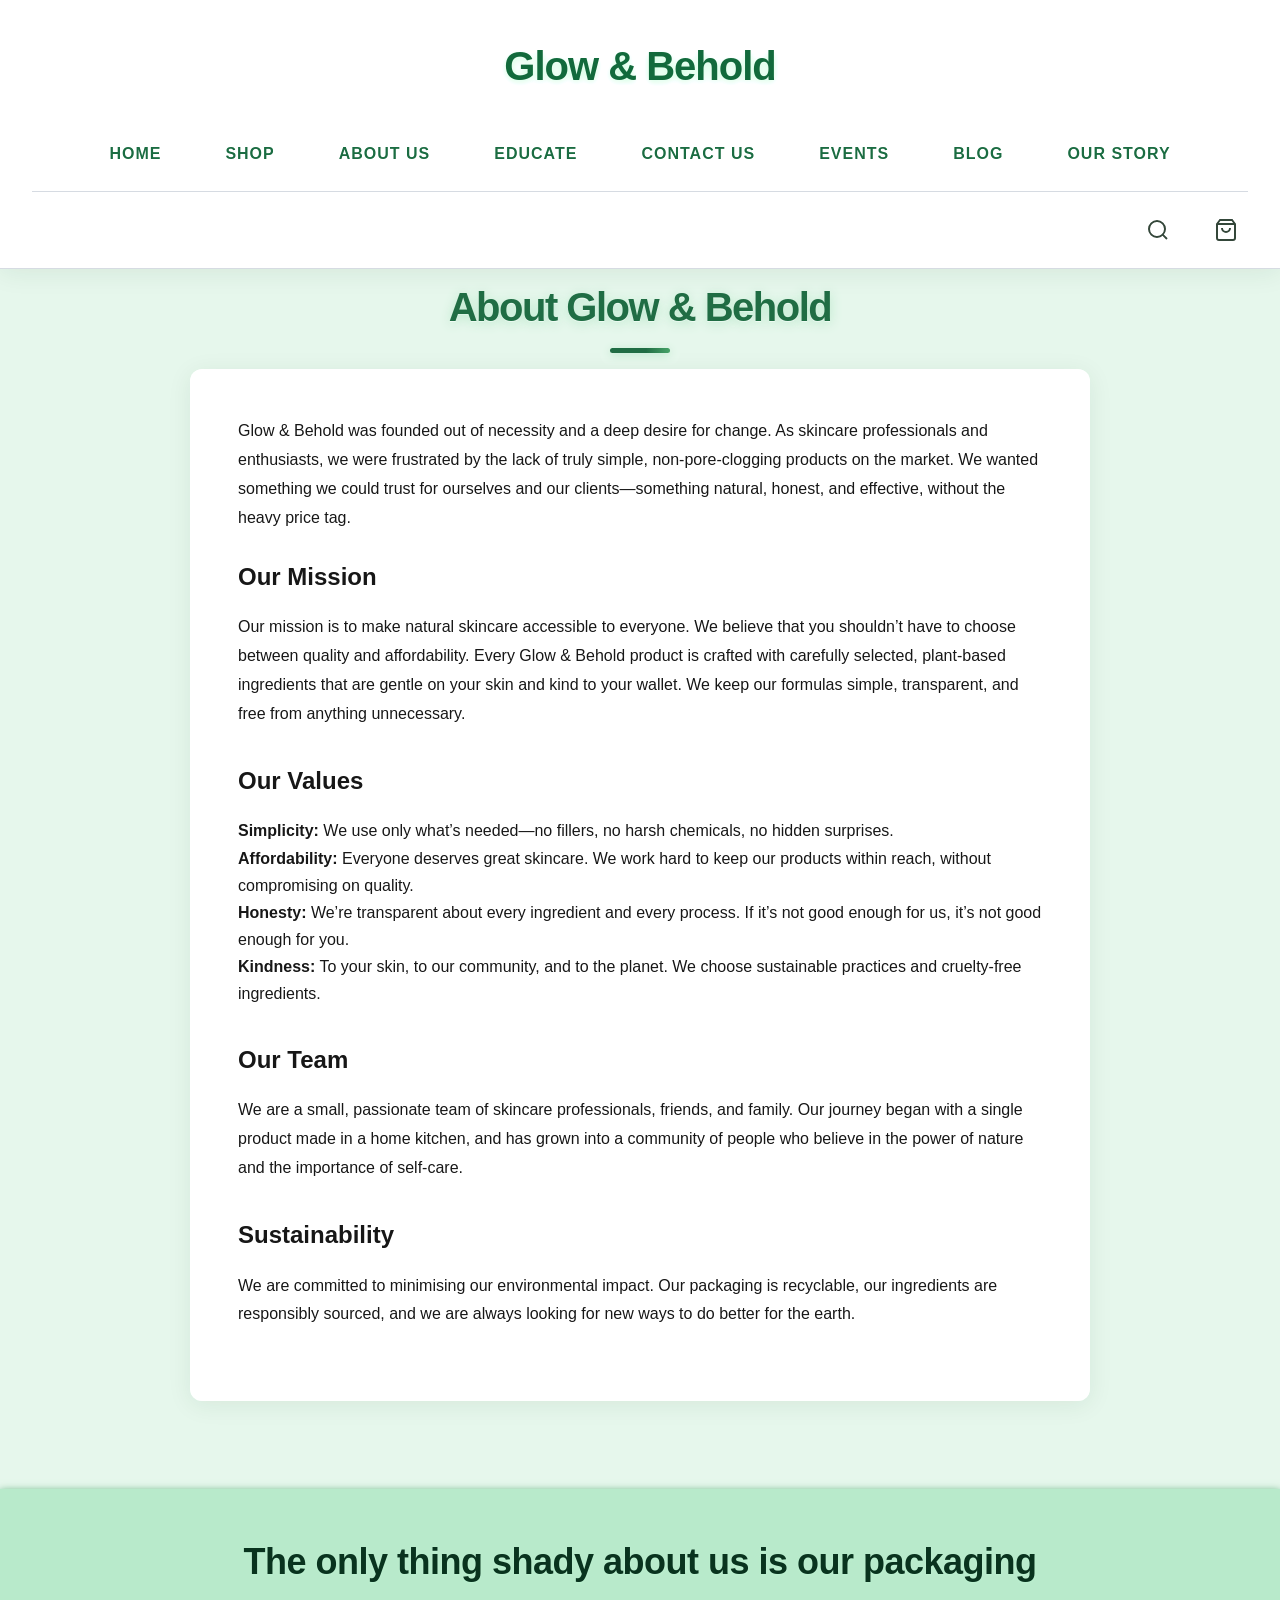
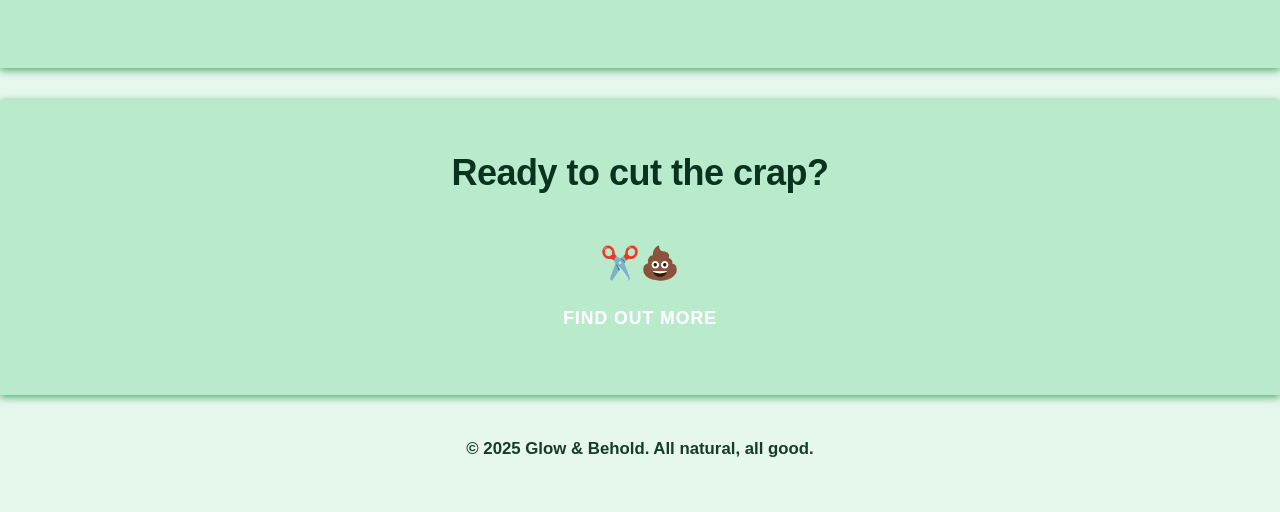
==== commit eb13aece: "Some fixes Basic fixes" ====
--- a/about/about.html
+++ b/about/about.html
@@ -89,7 +89,16 @@
     </main>
 
     <footer class="footer">
-        <p>&copy; 2025 Glow & Behold. All natural, all good.</p>
+        <div class="promo-banner">
+            <p class="promo-text">The only thing shady about us is our packaging</p>
+        </div>
+        <div class="promo-banner">
+            <p class="promo-text">Ready to cut the crap?</p>
+            <span style="font-size:2rem; display:inline-block; margin-top:0.2em; text-align:center; width:100%;">✂️💩</span>
+            <br>
+            <button class="btn btn-cta"><span class="btn-cta-text">Find Out More</span></button>
+        </div>
+        <p class="footer-copyright">&copy; 2025 Glow & Behold. All natural, all good.</p>
     </footer>
 
     <script src="../script.js"></script>
--- a/styles.css
+++ b/styles.css
@@ -1,3 +1,12 @@
+/* Ensure copyright text is dark green and consistent */
+.footer-copyright {
+    color: var(--green-1);
+    font-weight: 600;
+    text-align: center;
+    margin-top: 2.5rem;
+    margin-bottom: 0.5rem;
+    font-size: 1.05rem;
+}
 /* Ensure home page carousel product images retain aspect ratio and are not stretched */
 .carousel-track .product-image img.product-image {
     width: 100%;
@@ -789,19 +798,6 @@
     overflow: hidden;
 }
 
-.btn::before {
-    content: '';
-    position: absolute;
-    top: 50%;
-    left: 50%;
-    width: 0;
-    height: 0;
-    border-radius: 50%;
-    background: rgba(255, 255, 255, 0.3);
-    transform: translate(-50%, -50%);
-    transition: width 0.5s, height 0.5s;
-}
-
 .btn:hover::before {
     width: 300px;
     height: 300px;
@@ -856,20 +852,30 @@
     opacity: 1;
 }
 
+
 .btn-cta {
     background: var(--green-3);
     color: var(--white);
     padding: 1.25rem 3rem;
     font-size: 1.125rem;
-    box-shadow: 0 8px 24px var(--green-4);
     letter-spacing: 1px;
     filter: blur(0.1px) contrast(1.08);
-}
-
-.btn-cta:hover {
-    background: var(--green-2);
-    transform: translateY(-3px) scale(1.02);
-    box-shadow: 0 12px 32px var(--green-1);
+    box-shadow: none !important;
+    transition: none;
+}
+.btn-cta .btn-cta-text {
+    display: inline-block;
+    transition: transform 0.22s cubic-bezier(0.4,0,0.2,1);
+}
+.btn-cta:hover .btn-cta-text,
+.btn-cta:focus .btn-cta-text,
+.btn-cta:active .btn-cta-text {
+    transform: scale(1.14);
+}
+.btn-cta:hover, .btn-cta:focus, .btn-cta:active {
+    background: var(--green-3) !important;
+    color: var(--white) !important;
+    box-shadow: none !important;
 }
 
 
@@ -910,20 +916,27 @@
     color: #fff;
     position: relative;
     z-index: 1;
-    box-shadow: 0 2px 8px rgba(212, 165, 116, 0.10);
+    box-shadow: none !important;
     border-radius: 14px;
     font-weight: 800;
     font-size: 1.1rem;
     padding: 1.1rem 2.5rem;
     letter-spacing: 1px;
-    transition: var(--transition);
-}
-
-.promo-banner .btn-cta:hover {
-    background: var(--secondary-color);
-    color: #fff;
-    box-shadow: 0 4px 16px rgba(44, 62, 80, 0.16);
-    transform: translateY(-2px) scale(1.04);
+    transition: none;
+}
+.promo-banner .btn-cta .btn-cta-text {
+    display: inline-block;
+    transition: transform 0.22s cubic-bezier(0.4,0,0.2,1);
+}
+.promo-banner .btn-cta:hover .btn-cta-text,
+.promo-banner .btn-cta:focus .btn-cta-text,
+.promo-banner .btn-cta:active .btn-cta-text {
+    transform: scale(1.14);
+}
+.promo-banner .btn-cta:hover, .promo-banner .btn-cta:focus, .promo-banner .btn-cta:active {
+    background: var(--accent-color) !important;
+    color: #fff !important;
+    box-shadow: none !important;
 }
 
 .cta-banner {
@@ -955,7 +968,6 @@
     color: var(--text-light);
     text-align: center;
     padding: 2.5rem 0;
-    margin-top: 4rem;
     position: relative;
     overflow: hidden;
     width: 100vw;
